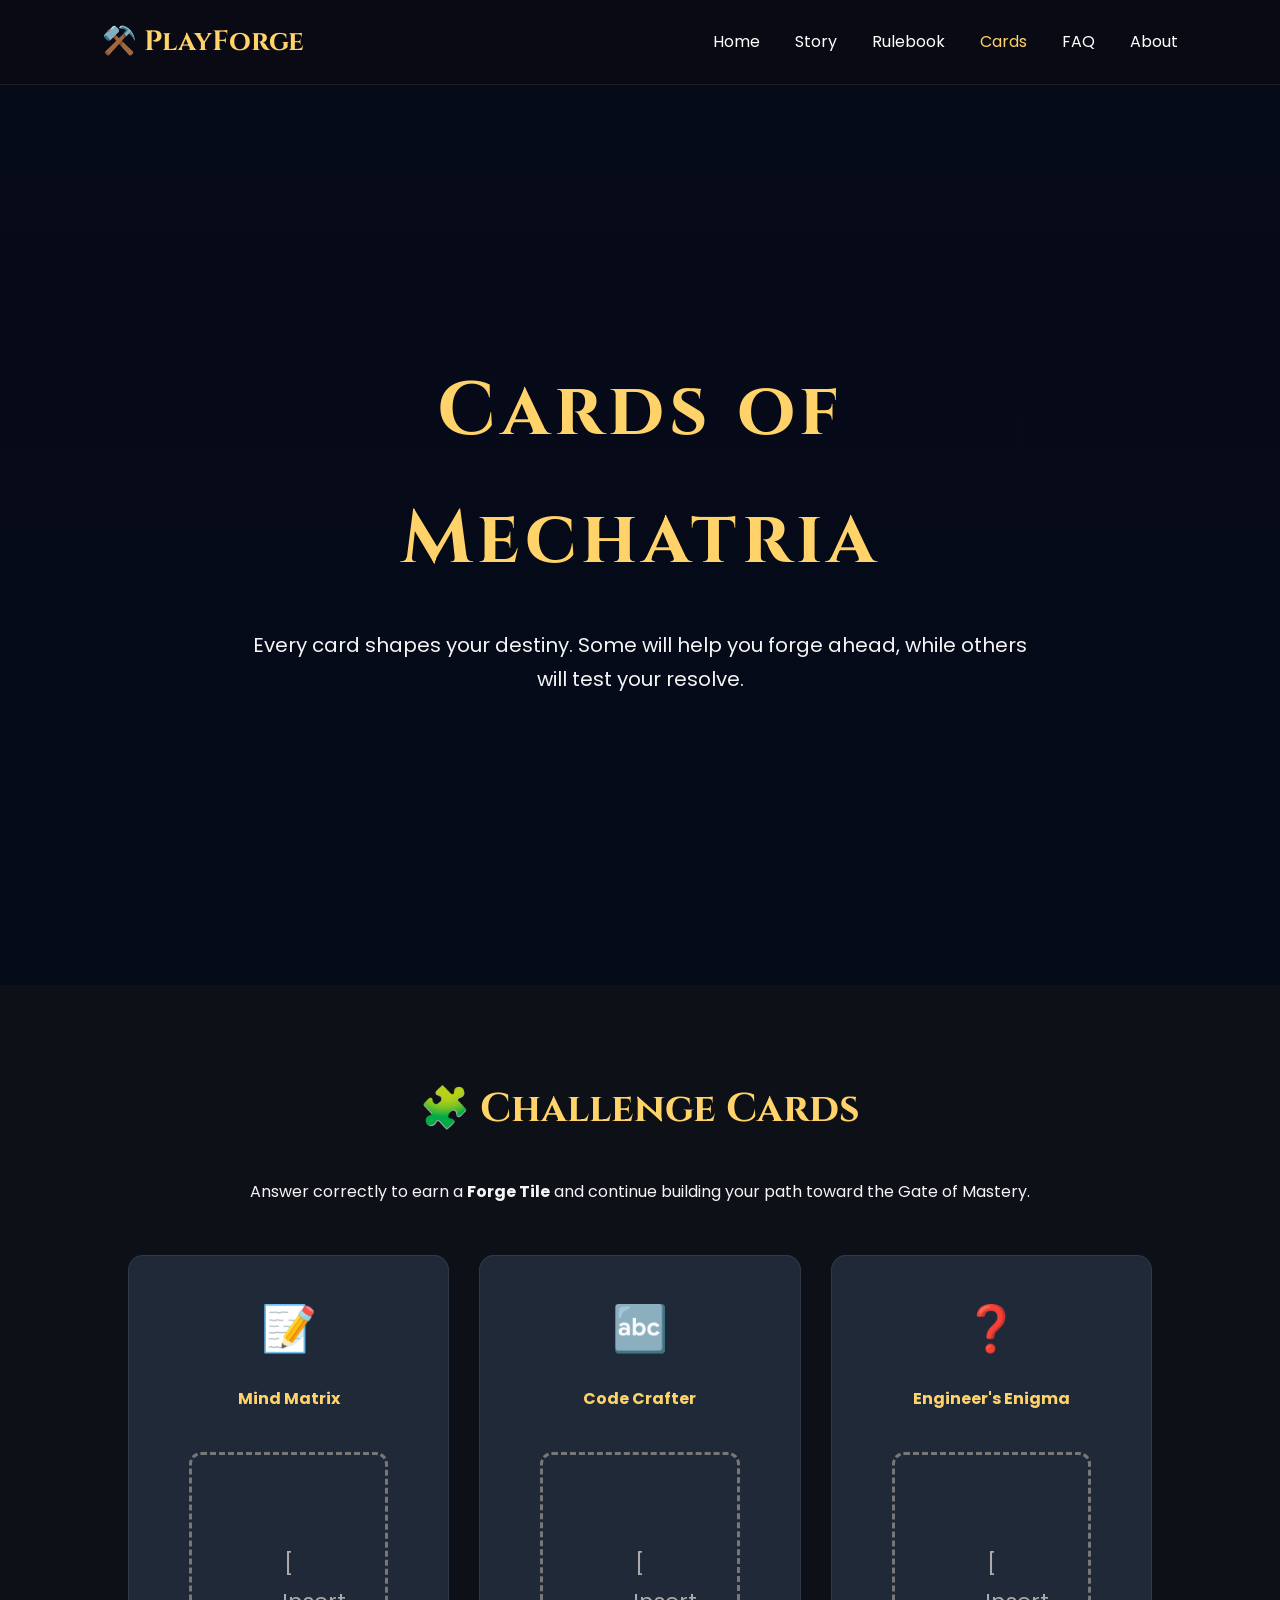
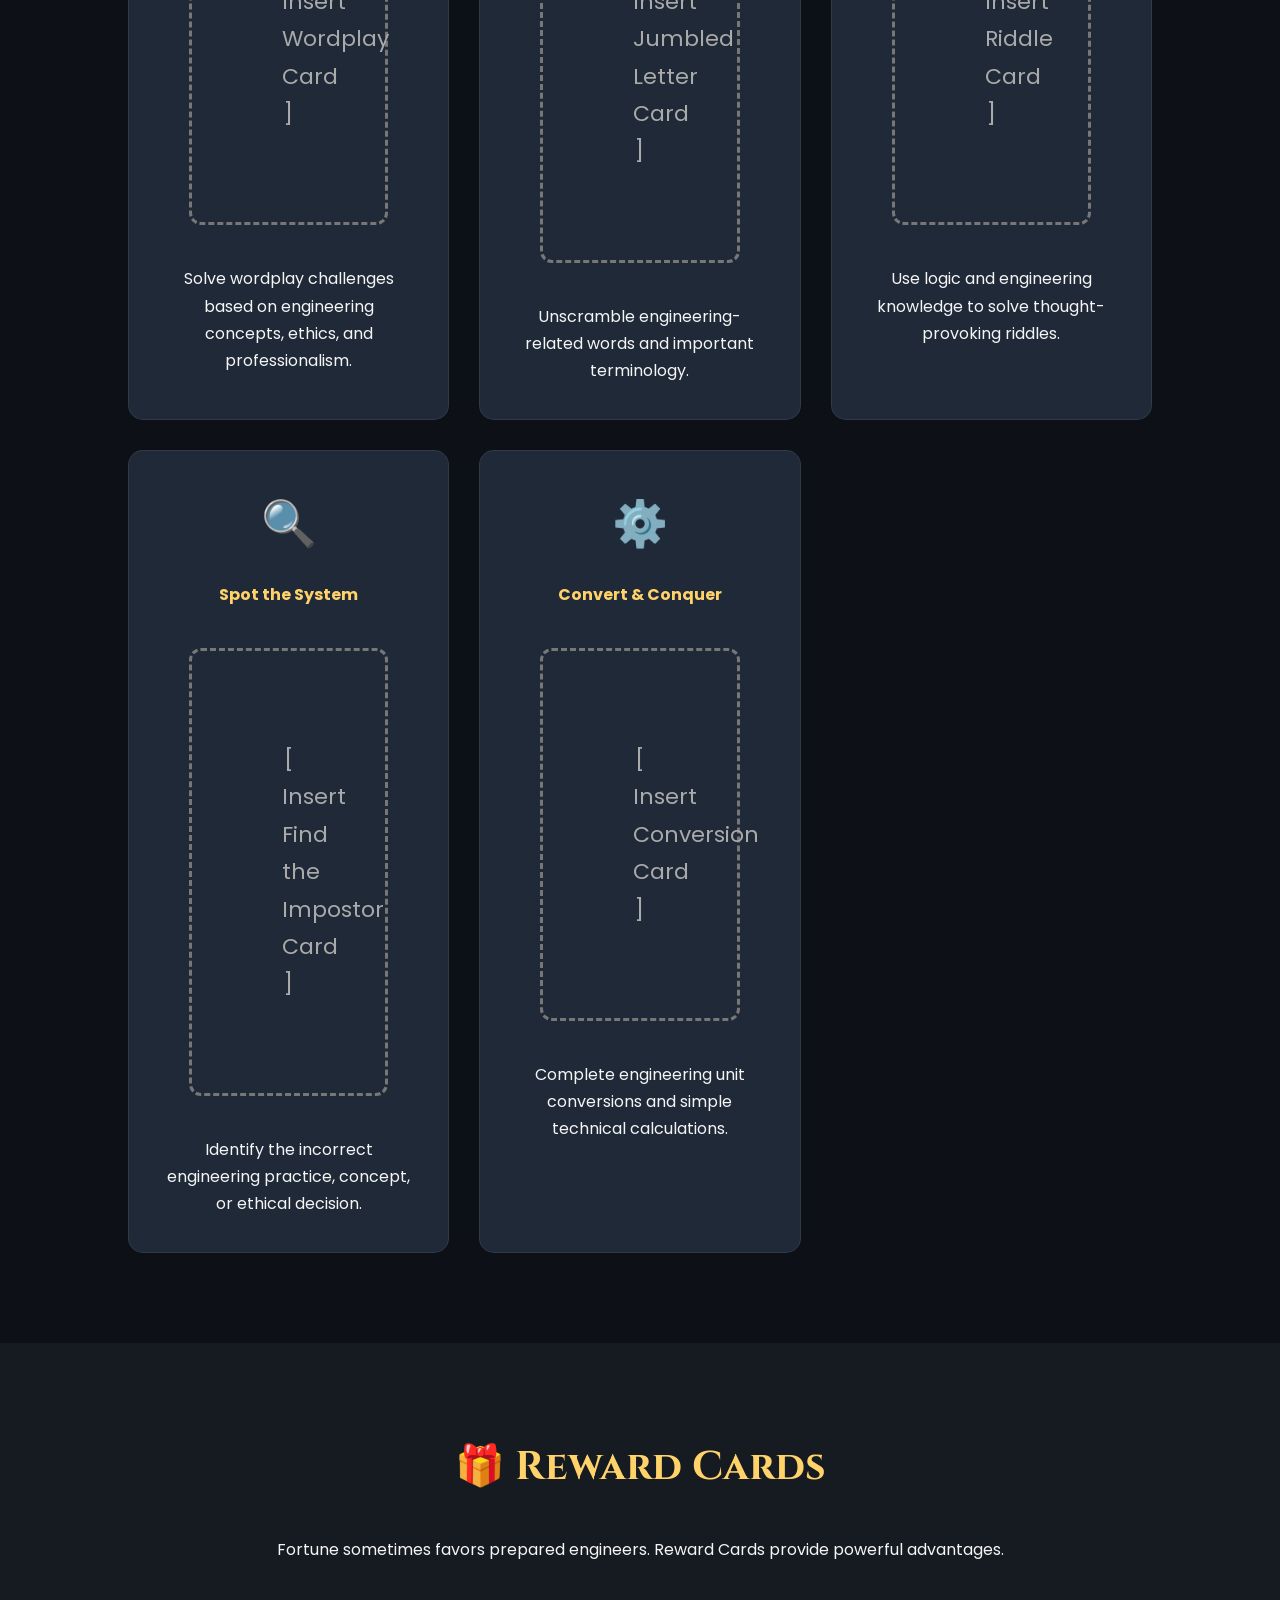
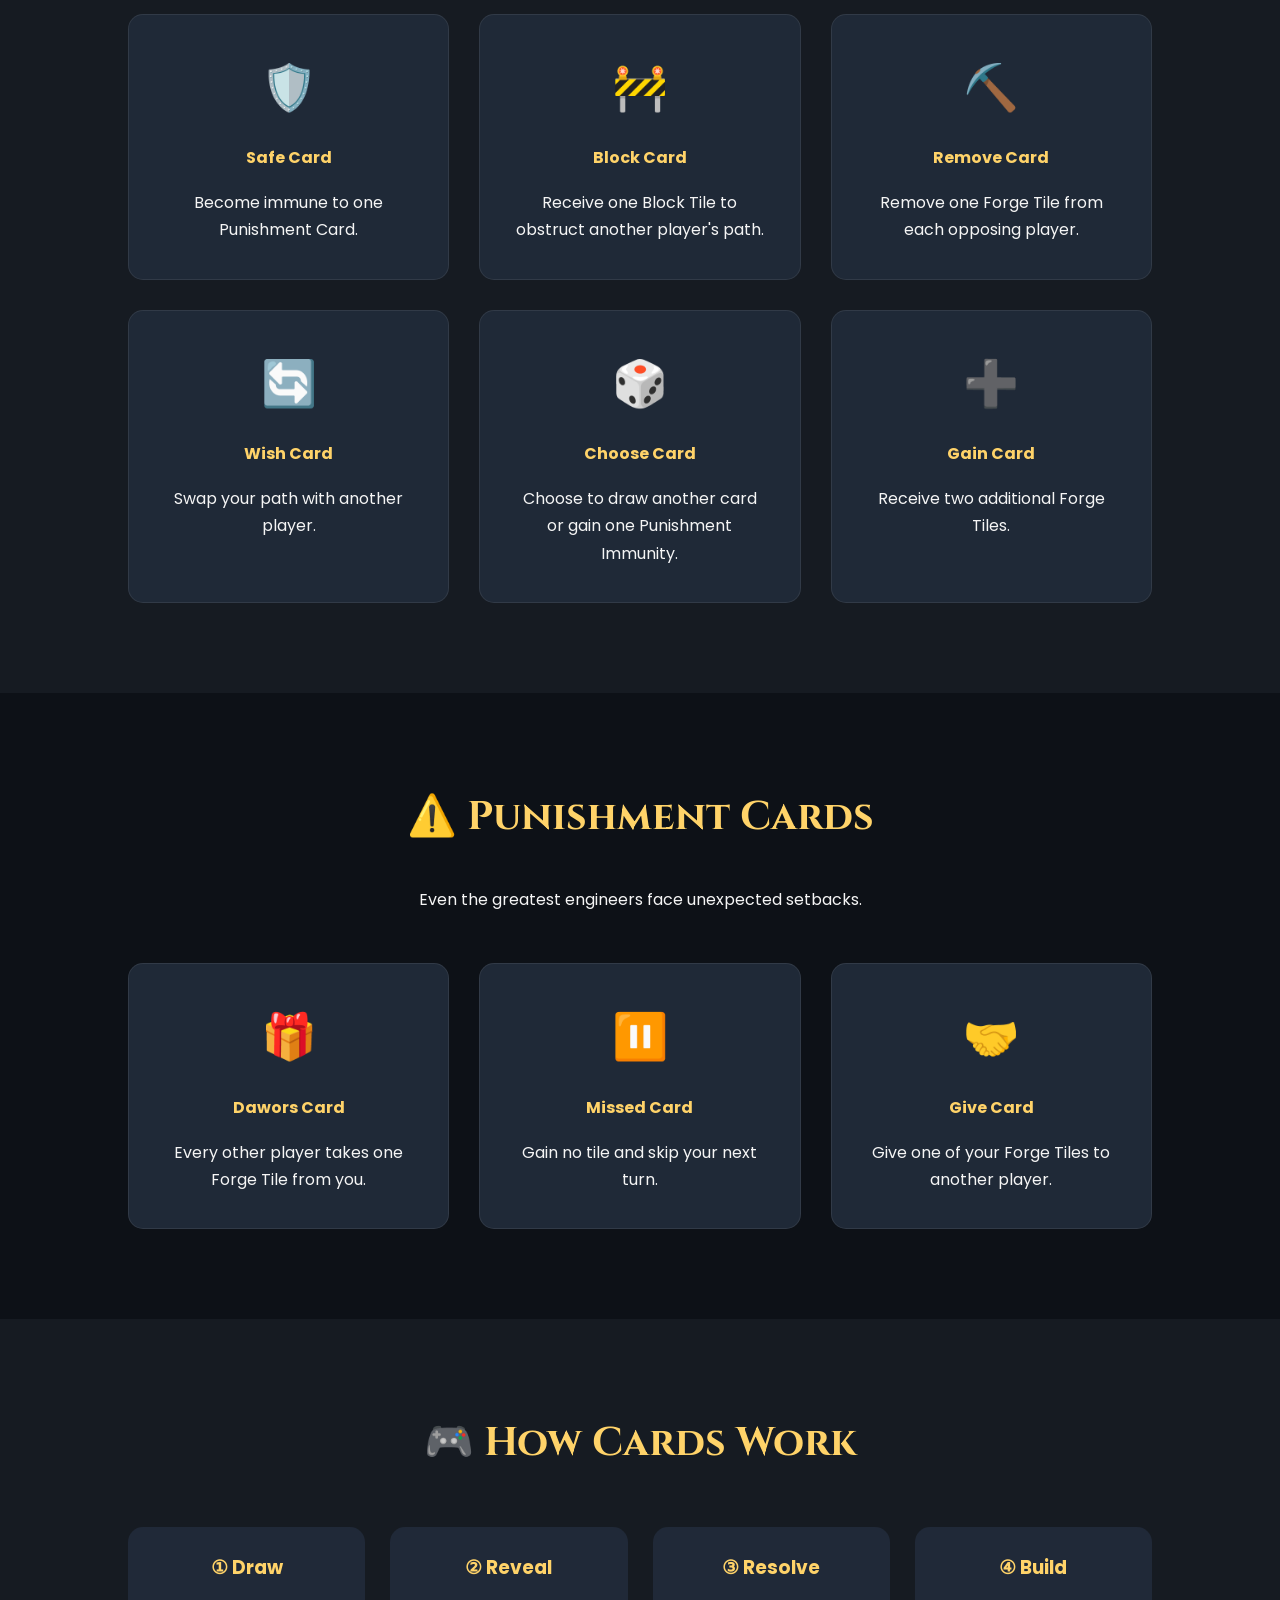
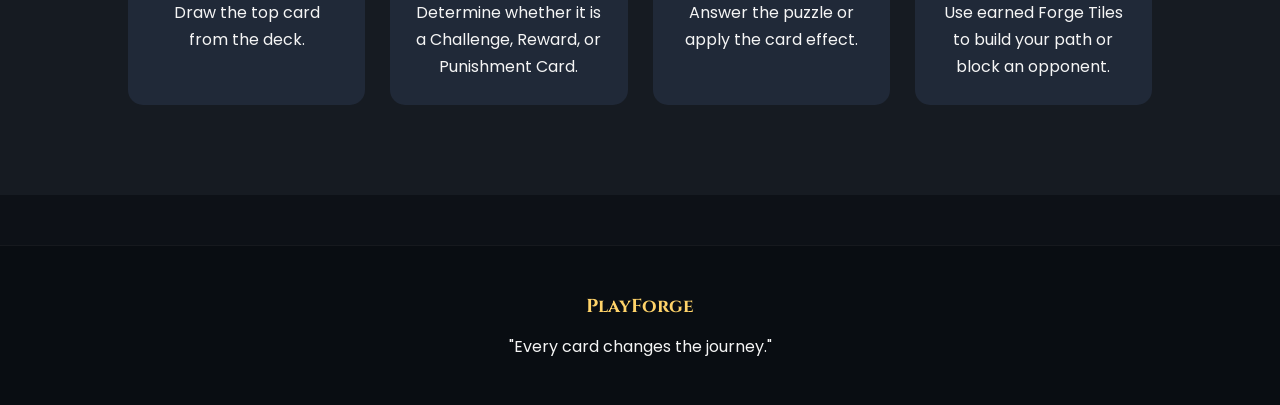
==== cards.html @ 3757f11d "Update cards.html" ====
<!DOCTYPE html>
<html lang="en">

<head>

    <meta charset="UTF-8">
    <meta name="viewport" content="width=device-width, initial-scale=1.0">

    <title>PlayForge | Cards</title>

    <link href="https://fonts.googleapis.com/css2?family=Cinzel:wght@400;600;700&family=Poppins:wght@300;400;500;600&display=swap" rel="stylesheet">

    <link rel="stylesheet" href="css/style.css">

</head>

<body>

<!-- ================= NAVIGATION ================= -->

<header>

<nav class="navbar">

<div class="logo">⚒️ PlayForge</div>

<ul class="nav-links">

<li><a href="index.html">Home</a></li>
<li><a href="story.html">Story</a></li>
<li><a href="rules.html">Rulebook</a></li>
<li><a href="cards.html" class="active">Cards</a></li>
<li><a href="faq.html">FAQ</a></li>
<li><a href="about.html">About</a></li>

</ul>

</nav>

</header>

<!-- ================= HERO ================= -->

<section class="hero cards-hero">

<div class="hero-overlay">

<h1>Cards of Mechatria</h1>

<p>
Every card shapes your destiny. Some will help you forge ahead, while others will test your resolve.
</p>

</div>

</section>

<!-- ================= CHALLENGE CARDS ================= -->

<section class="section">

<h2>🧩 Challenge Cards</h2>

<p>
Answer correctly to earn a <strong>Forge Tile</strong> and continue building your path toward the Gate of Mastery.
</p>

<div class="cards">

<div class="feature-card">
<h3>📝</h3>
<h4>Mind Matrix</h4>

<div class="image-placeholder">
[ Insert Wordplay Card ]
</div>

<p>
Solve wordplay challenges based on engineering concepts, ethics, and professionalism.
</p>

</div>

<div class="feature-card">
<h3>🔤</h3>
<h4>Code Crafter</h4>

<div class="image-placeholder">
[ Insert Jumbled Letter Card ]
</div>

<p>
Unscramble engineering-related words and important terminology.
</p>

</div>

<div class="feature-card">
<h3>❓</h3>
<h4>Engineer's Enigma</h4>

<div class="image-placeholder">
[ Insert Riddle Card ]
</div>

<p>
Use logic and engineering knowledge to solve thought-provoking riddles.
</p>

</div>

<div class="feature-card">
<h3>🔍</h3>
<h4>Spot the System</h4>

<div class="image-placeholder">
[ Insert Find the Impostor Card ]
</div>

<p>
Identify the incorrect engineering practice, concept, or ethical decision.
</p>

</div>

<div class="feature-card">
<h3>⚙️</h3>
<h4>Convert & Conquer</h4>

<div class="image-placeholder">
[ Insert Conversion Card ]
</div>

<p>
Complete engineering unit conversions and simple technical calculations.
</p>

</div>

</div>

</section>

<!-- ================= REWARD CARDS ================= -->

<section class="section dark">

<h2>🎁 Reward Cards</h2>

<p>
Fortune sometimes favors prepared engineers. Reward Cards provide powerful advantages.
</p>

<div class="cards">

<div class="feature-card">
<h3>🛡️</h3>
<h4>Safe Card</h4>
<p>Become immune to one Punishment Card.</p>
</div>

<div class="feature-card">
<h3>🚧</h3>
<h4>Block Card</h4>
<p>Receive one Block Tile to obstruct another player's path.</p>
</div>

<div class="feature-card">
<h3>⛏️</h3>
<h4>Remove Card</h4>
<p>Remove one Forge Tile from each opposing player.</p>
</div>

<div class="feature-card">
<h3>🔄</h3>
<h4>Wish Card</h4>
<p>Swap your path with another player.</p>
</div>

<div class="feature-card">
<h3>🎲</h3>
<h4>Choose Card</h4>
<p>Choose to draw another card or gain one Punishment Immunity.</p>
</div>

<div class="feature-card">
<h3>➕</h3>
<h4>Gain Card</h4>
<p>Receive two additional Forge Tiles.</p>
</div>

</div>

</section>

<!-- ================= PUNISHMENT CARDS ================= -->

<section class="section">

<h2>⚠️ Punishment Cards</h2>

<p>
Even the greatest engineers face unexpected setbacks.
</p>

<div class="cards">

<div class="feature-card">
<h3>🎁</h3>
<h4>Dawors Card</h4>
<p>Every other player takes one Forge Tile from you.</p>
</div>

<div class="feature-card">
<h3>⏸️</h3>
<h4>Missed Card</h4>
<p>Gain no tile and skip your next turn.</p>
</div>

<div class="feature-card">
<h3>🤝</h3>
<h4>Give Card</h4>
<p>Give one of your Forge Tiles to another player.</p>
</div>

</div>

</section>

<!-- ================= CARD FLOW ================= -->

<section class="section dark">

<h2>🎮 How Cards Work</h2>

<div class="timeline">

<div class="step">
<h3>① Draw</h3>
<p>Draw the top card from the deck.</p>
</div>

<div class="step">
<h3>② Reveal</h3>
<p>Determine whether it is a Challenge, Reward, or Punishment Card.</p>
</div>

<div class="step">
<h3>③ Resolve</h3>
<p>Answer the puzzle or apply the card effect.</p>
</div>

<div class="step">
<h3>④ Build</h3>
<p>Use earned Forge Tiles to build your path or block an opponent.</p>
</div>

</div>

</section>

<!-- ================= FOOTER ================= -->

<footer>

<h3>PlayForge</h3>

<p>

"Every card changes the journey."

</p>

</footer>

<script src="js/script.js"></script>

</body>

</html>
---- css/style.css ----
/* ===========================
   GOOGLE FONTS
=========================== */

@import url('https://fonts.googleapis.com/css2?family=Cinzel:wght@400;600;700&family=Poppins:wght@300;400;500;600&display=swap');

/* ===========================
   GENERAL
=========================== */

*{
    margin:0;
    padding:0;
    box-sizing:border-box;
}

html{
    scroll-behavior:smooth;
}

body{
    font-family:'Poppins',sans-serif;
    background:#0d1117;
    color:#f5f5f5;
    line-height:1.7;
}

/* ===========================
   NAVIGATION
=========================== */

header{
    position:sticky;
    top:0;
    z-index:1000;
}

.navbar{

    display:flex;
    justify-content:space-between;
    align-items:center;

    padding:18px 8%;

    background:rgba(10,10,20,.9);
    backdrop-filter:blur(12px);

    border-bottom:1px solid rgba(255,255,255,.08);

}

.logo{

    font-family:"Cinzel",serif;
    font-size:28px;
    font-weight:700;
    color:#ffd369;

}

.nav-links{

    display:flex;
    list-style:none;
    gap:35px;

}

.nav-links a{

    color:white;
    text-decoration:none;
    transition:.3s;

}

.nav-links a:hover,
.nav-links .active{

    color:#ffd369;

}

/* ===========================
   HERO
=========================== */

.hero{

    height:100vh;

    background:
    linear-gradient(rgba(5,10,25,.75),rgba(5,10,25,.8)),
    url("../images/hero.jpg");

    background-size:cover;
    background-position:center;

    display:flex;
    justify-content:center;
    align-items:center;

    text-align:center;

}

.hero-overlay{

    width:800px;
    max-width:90%;

}

.hero h1{

    font-size:75px;
    font-family:"Cinzel",serif;

    color:#ffd369;

    letter-spacing:5px;

    margin-bottom:20px;

}

.hero h2{

    font-size:38px;
    margin-bottom:10px;

}

.hero p{

    font-size:20px;

    margin:25px 0;

}

/* ===========================
   BUTTON
=========================== */

.btn{

    display:inline-block;

    padding:15px 35px;

    background:#ffd369;

    color:#111;

    text-decoration:none;

    border-radius:40px;

    font-weight:bold;

    transition:.3s;

}

.btn:hover{

    transform:translateY(-5px);

    box-shadow:0 0 25px gold;

}

/* ===========================
   SECTION
=========================== */

.section{

    padding:90px 10%;

    text-align:center;

}

.dark{

    background:#161b22;

}

.section h2{

    font-family:"Cinzel";

    color:#ffd369;

    font-size:40px;

    margin-bottom:35px;

}

/* ===========================
   IMAGE PLACEHOLDER
=========================== */

.image-placeholder{

    border:3px dashed #777;

    padding:90px;

    margin:40px auto;

    width:80%;

    border-radius:12px;

    color:#aaa;

    font-size:22px;

}

/* ===========================
   QUOTE
=========================== */

blockquote{

    margin:40px auto;

    width:75%;

    font-style:italic;

    font-size:22px;

    color:#ffd369;

}

/* ===========================
   FEATURE CARDS
=========================== */

.cards{

    display:grid;

    grid-template-columns:repeat(auto-fit,minmax(280px,1fr));

    gap:30px;

    margin-top:50px;

}

.feature-card{

    background:#1f2937;

    border-radius:15px;

    padding:35px;

    transition:.35s;

    border:1px solid rgba(255,255,255,.08);

}

.feature-card:hover{

    transform:translateY(-12px);

    box-shadow:0 0 25px rgba(255,211,105,.35);

}

.feature-card h3{

    font-size:45px;

}

.feature-card h4{

    margin:18px 0;

    color:#ffd369;

}

/* ===========================
   TIMELINE
=========================== */

.timeline{

    display:grid;

    grid-template-columns:repeat(auto-fit,minmax(200px,1fr));

    gap:25px;

    margin-top:50px;

}

.step{

    background:#202938;

    padding:25px;

    border-radius:15px;

}

.step h3{

    color:#ffd369;

    margin-bottom:15px;

}

/* ===========================
   FOOTER
=========================== */

footer{

    background:#090d12;

    text-align:center;

    padding:45px;

    margin-top:50px;

    border-top:1px solid rgba(255,255,255,.05);

}

footer h3{

    font-family:"Cinzel";

    color:#ffd369;

    margin-bottom:10px;

}

/* ===========================
   RESPONSIVE
=========================== */

@media(max-width:900px){

.hero h1{

font-size:55px;

}

.hero h2{

font-size:28px;

}

.navbar{

flex-direction:column;

gap:20px;

}

.nav-links{

flex-wrap:wrap;

justify-content:center;

gap:18px;

}

blockquote{

width:100%;

}

.image-placeholder{

width:100%;

padding:60px 20px;

}

}

/* ===========================
   STORY PAGE HERO
=========================== */

.story-hero{
    background:
    linear-gradient(rgba(5,10,25,.80),rgba(5,10,25,.85)),
    url("../images/story.jpg");

    background-size:cover;
    background-position:center;
}

/* ===========================
   RULEBOOK HERO
=========================== */

.rules-hero{

background:
linear-gradient(rgba(5,10,25,.82),rgba(5,10,25,.88)),
url("../images/rules.jpg");

background-size:cover;
background-position:center;

}

/* ===========================
   CARDS HERO
=========================== */

.cards-hero{

background:
linear-gradient(rgba(5,10,25,.82),rgba(5,10,25,.88)),
url("../images/cards.jpg");

background-size:cover;
background-position:center;

}

/* =====================================
   SCROLL REVEAL
===================================== */

.section{

opacity:0;

transform:translateY(50px);

transition:1s;

}

.section.show{

opacity:1;

transform:translateY(0);

}


/* =====================================
   BACK TO TOP BUTTON
===================================== */

#topButton{

position:fixed;

bottom:35px;

right:35px;

width:55px;

height:55px;

border:none;

border-radius:50%;

background:#ffd369;

color:#111;

font-size:24px;

cursor:pointer;

display:none;

transition:.3s;

z-index:999;

}

#topButton:hover{

transform:scale(1.1);

box-shadow:0 0 20px gold;

}


/* =====================================
   PARTICLES
===================================== */

#particles{

position:fixed;

top:0;

left:0;

width:100%;

height:100%;

pointer-events:none;

overflow:hidden;

z-index:-1;

}

.particle{

position:absolute;

bottom:-30px;

width:4px;

height:4px;

background:#ffd369;

border-radius:50%;

animation:float linear infinite;

}

@keyframes float{

0%{

transform:translateY(0);

opacity:0;

}

20%{

opacity:.8;

}

100%{

transform:translateY(-110vh);

opacity:0;

}

}
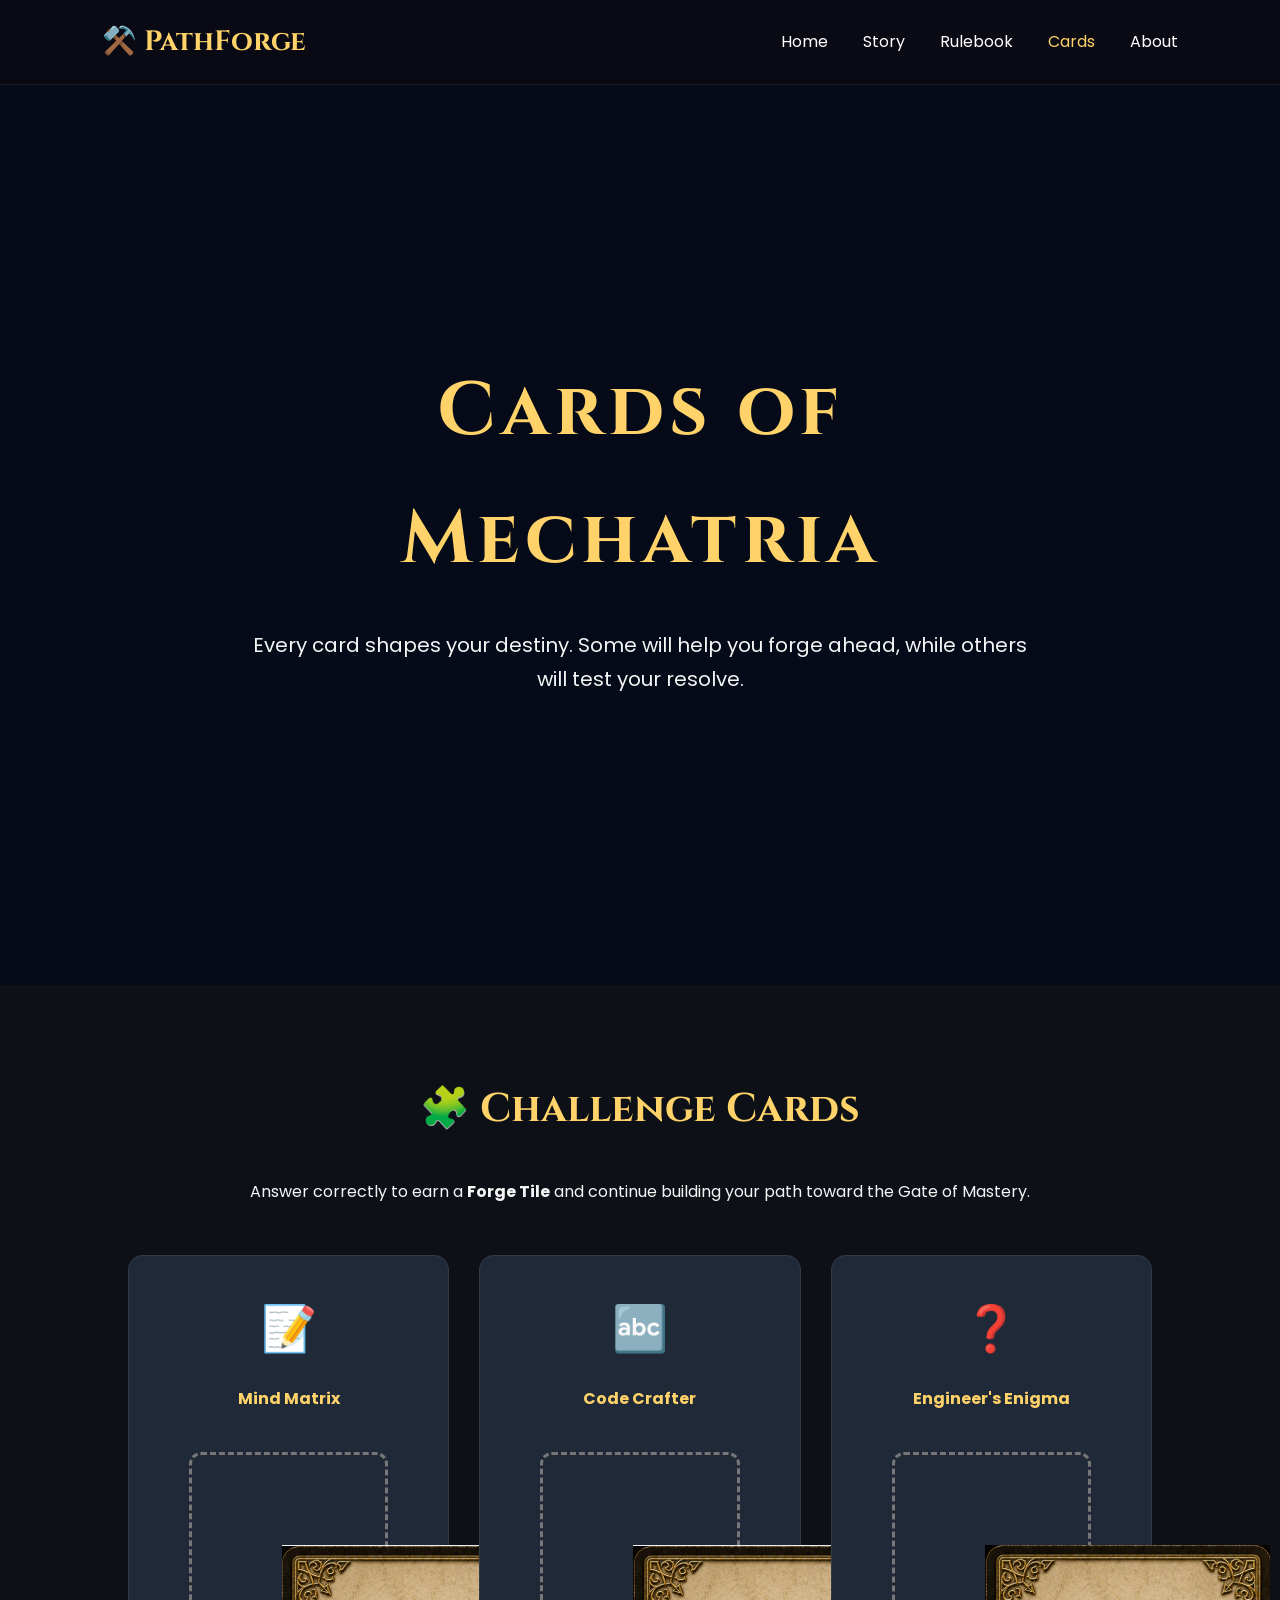
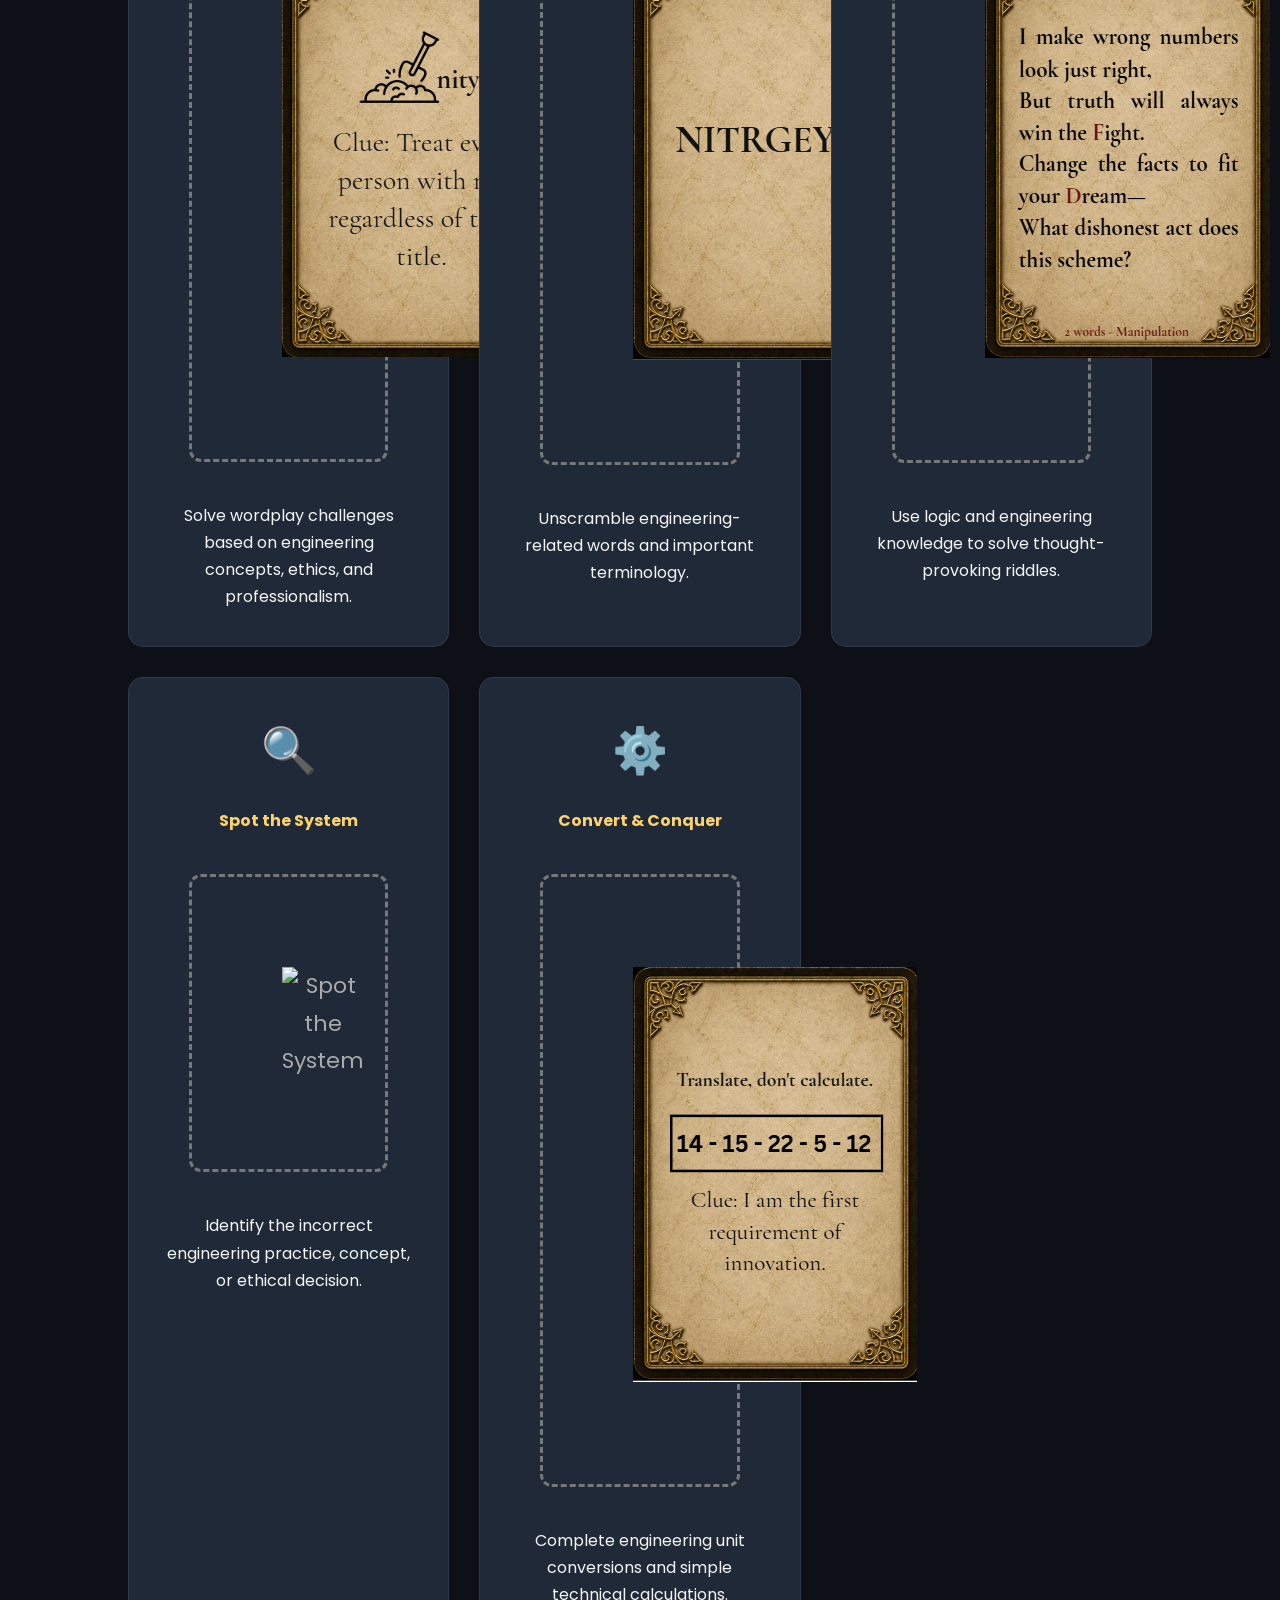
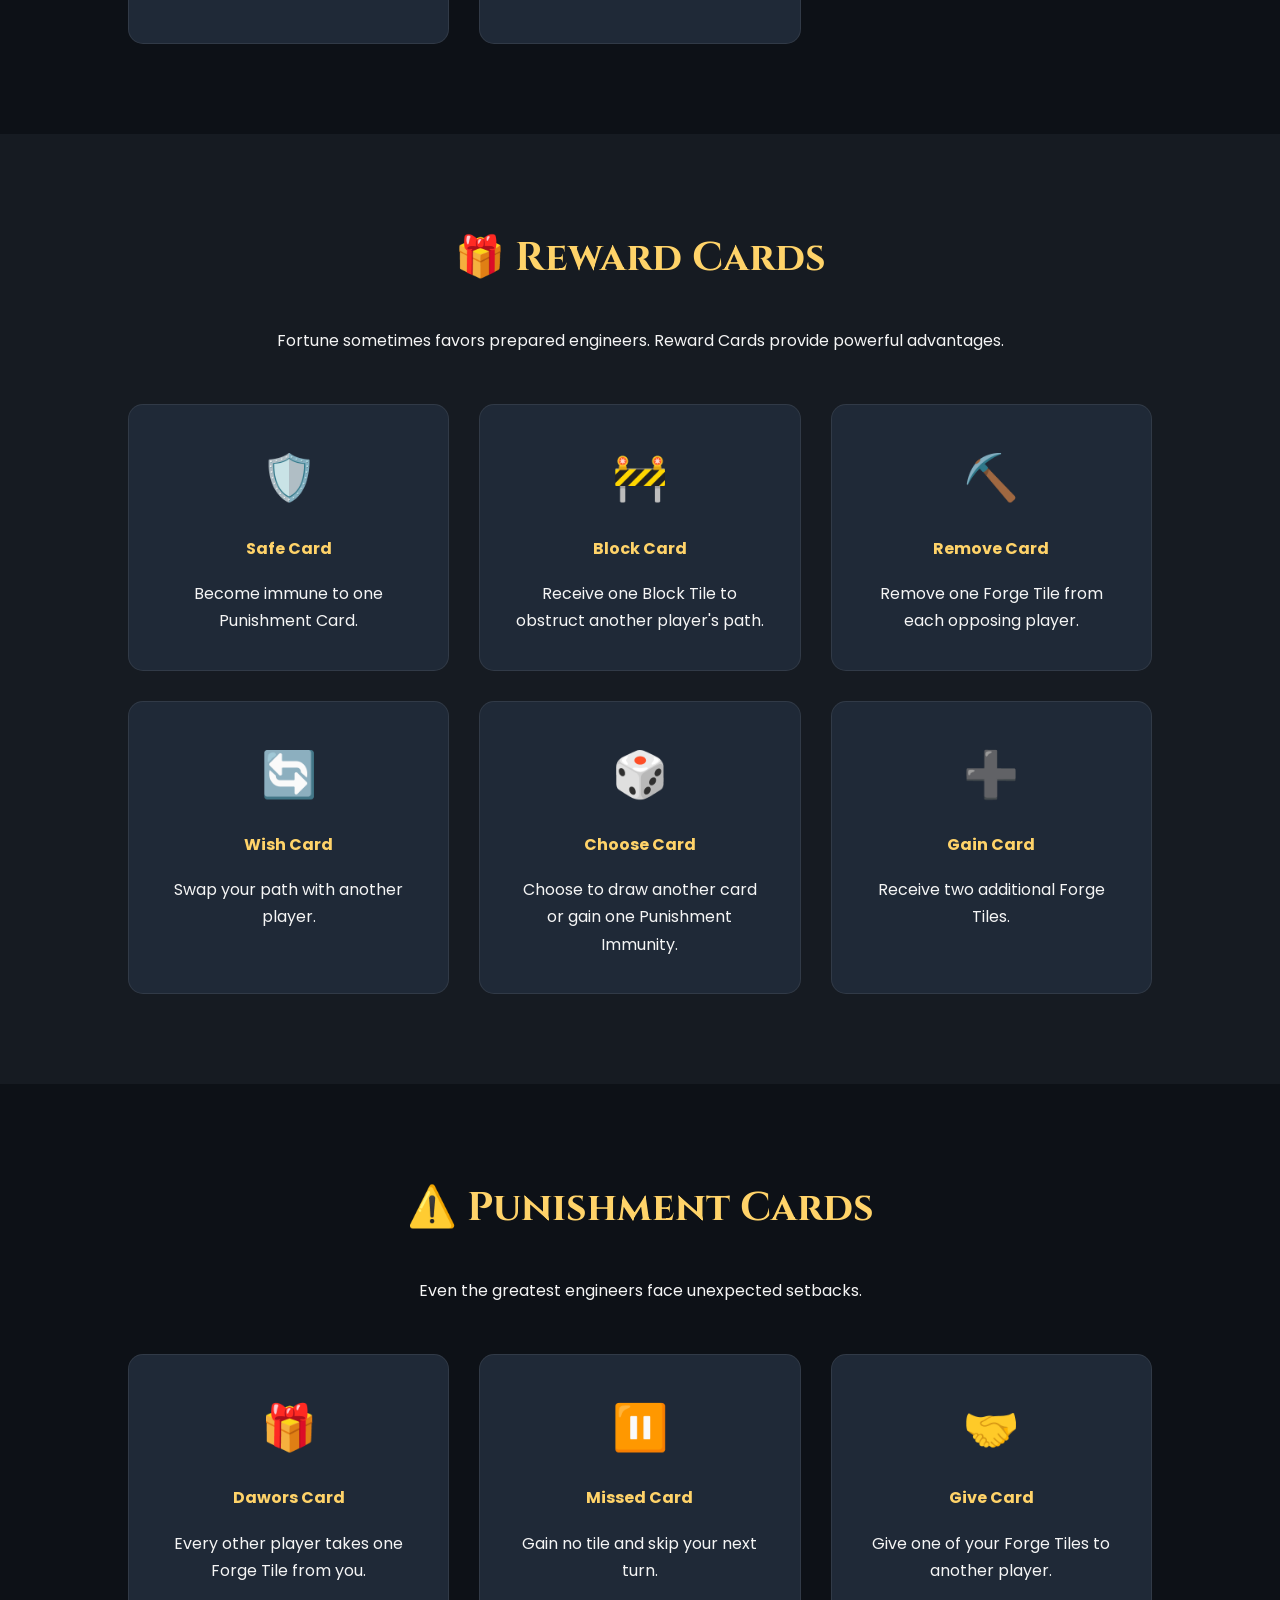
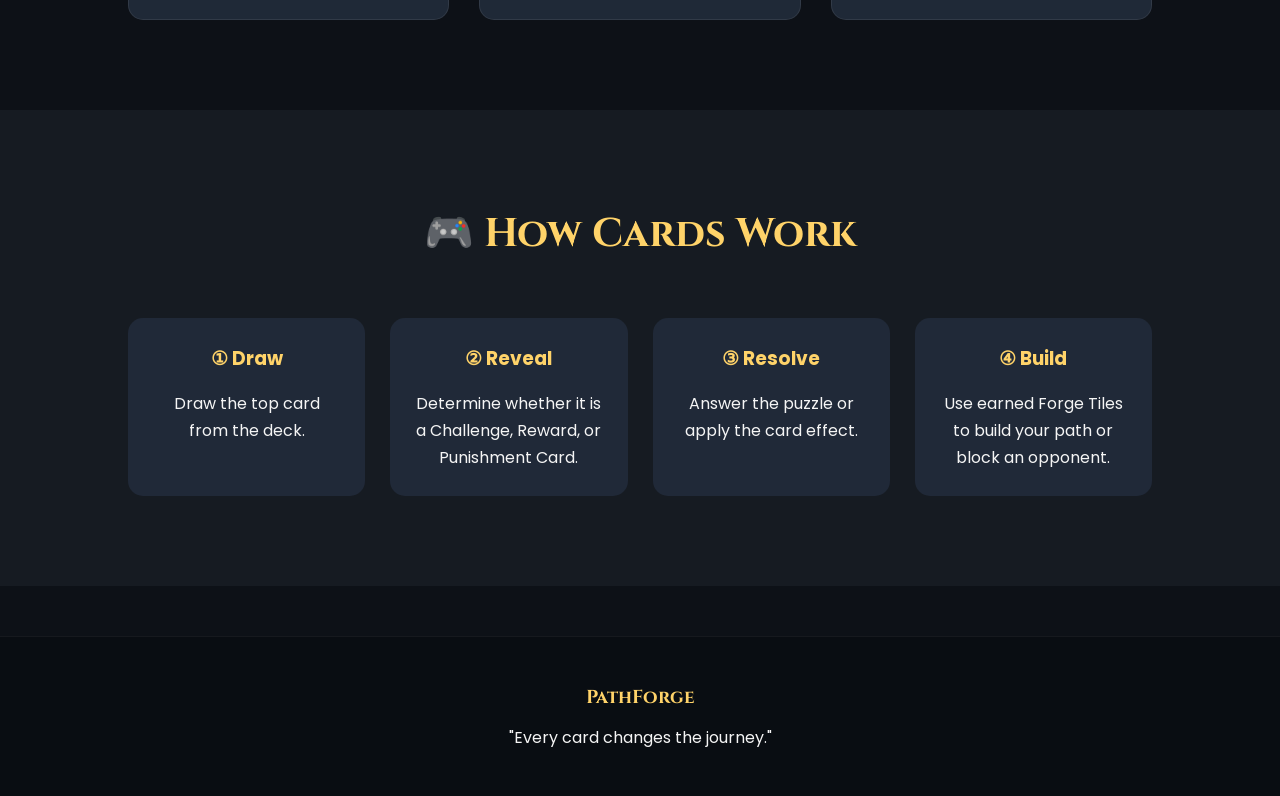
==== commit f4dc43f7: "Update cards.html" ====
--- a/cards.html
+++ b/cards.html
@@ -6,7 +6,7 @@
     <meta charset="UTF-8">
     <meta name="viewport" content="width=device-width, initial-scale=1.0">
 
-    <title>PlayForge | Cards</title>
+    <title>PathForge | Cards</title>
 
     <link href="https://fonts.googleapis.com/css2?family=Cinzel:wght@400;600;700&family=Poppins:wght@300;400;500;600&display=swap" rel="stylesheet">
 
@@ -22,7 +22,7 @@
 
 <nav class="navbar">
 
-<div class="logo">⚒️ PlayForge</div>
+<div class="logo">⚒️ PathForge</div>
 
 <ul class="nav-links">
 
@@ -30,7 +30,6 @@
 <li><a href="story.html">Story</a></li>
 <li><a href="rules.html">Rulebook</a></li>
 <li><a href="cards.html" class="active">Cards</a></li>
-<li><a href="faq.html">FAQ</a></li>
 <li><a href="about.html">About</a></li>
 
 </ul>
@@ -72,7 +71,7 @@
 <h4>Mind Matrix</h4>
 
 <div class="image-placeholder">
-[ Insert Wordplay Card ]
+<img src="images/Engineer Enigma.png" alt="Wordplay">
 </div>
 
 <p>
@@ -86,7 +85,7 @@
 <h4>Code Crafter</h4>
 
 <div class="image-placeholder">
-[ Insert Jumbled Letter Card ]
+<img src="images/jumbled.png" alt="Jumbled Letter">
 </div>
 
 <p>
@@ -100,7 +99,8 @@
 <h4>Engineer's Enigma</h4>
 
 <div class="image-placeholder">
-[ Insert Riddle Card ]
+    
+<img src="images/riddle.png" alt="Riddle">
 </div>
 
 <p>
@@ -114,7 +114,8 @@
 <h4>Spot the System</h4>
 
 <div class="image-placeholder">
-[ Insert Find the Impostor Card ]
+    
+<img src="images/Find the impostor.png" alt="Spot the System">
 </div>
 
 <p>
@@ -128,7 +129,7 @@
 <h4>Convert & Conquer</h4>
 
 <div class="image-placeholder">
-[ Insert Conversion Card ]
+<img src="images/Conversion.png" alt="Convert & Conquer">
 </div>
 
 <p>
@@ -263,7 +264,7 @@
 
 <footer>
 
-<h3>PlayForge</h3>
+<h3>PathForge</h3>
 
 <p>
 
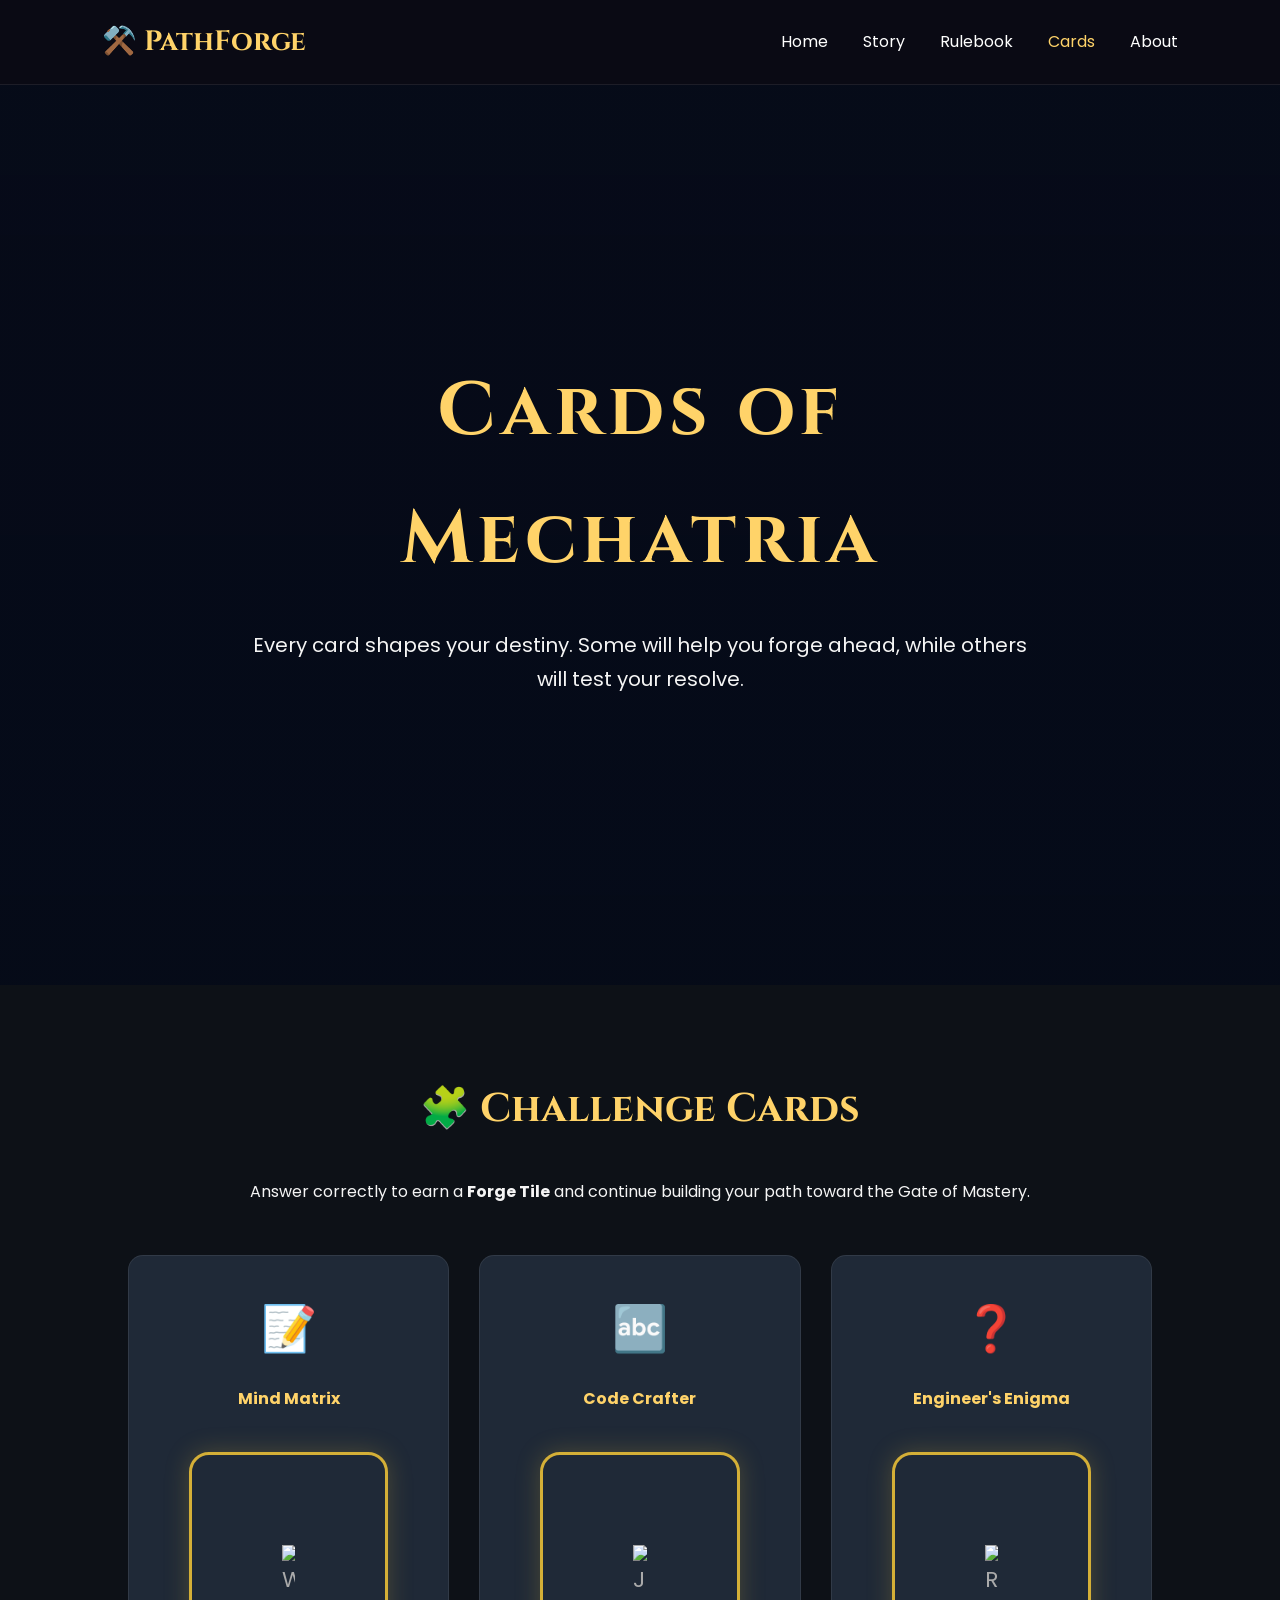
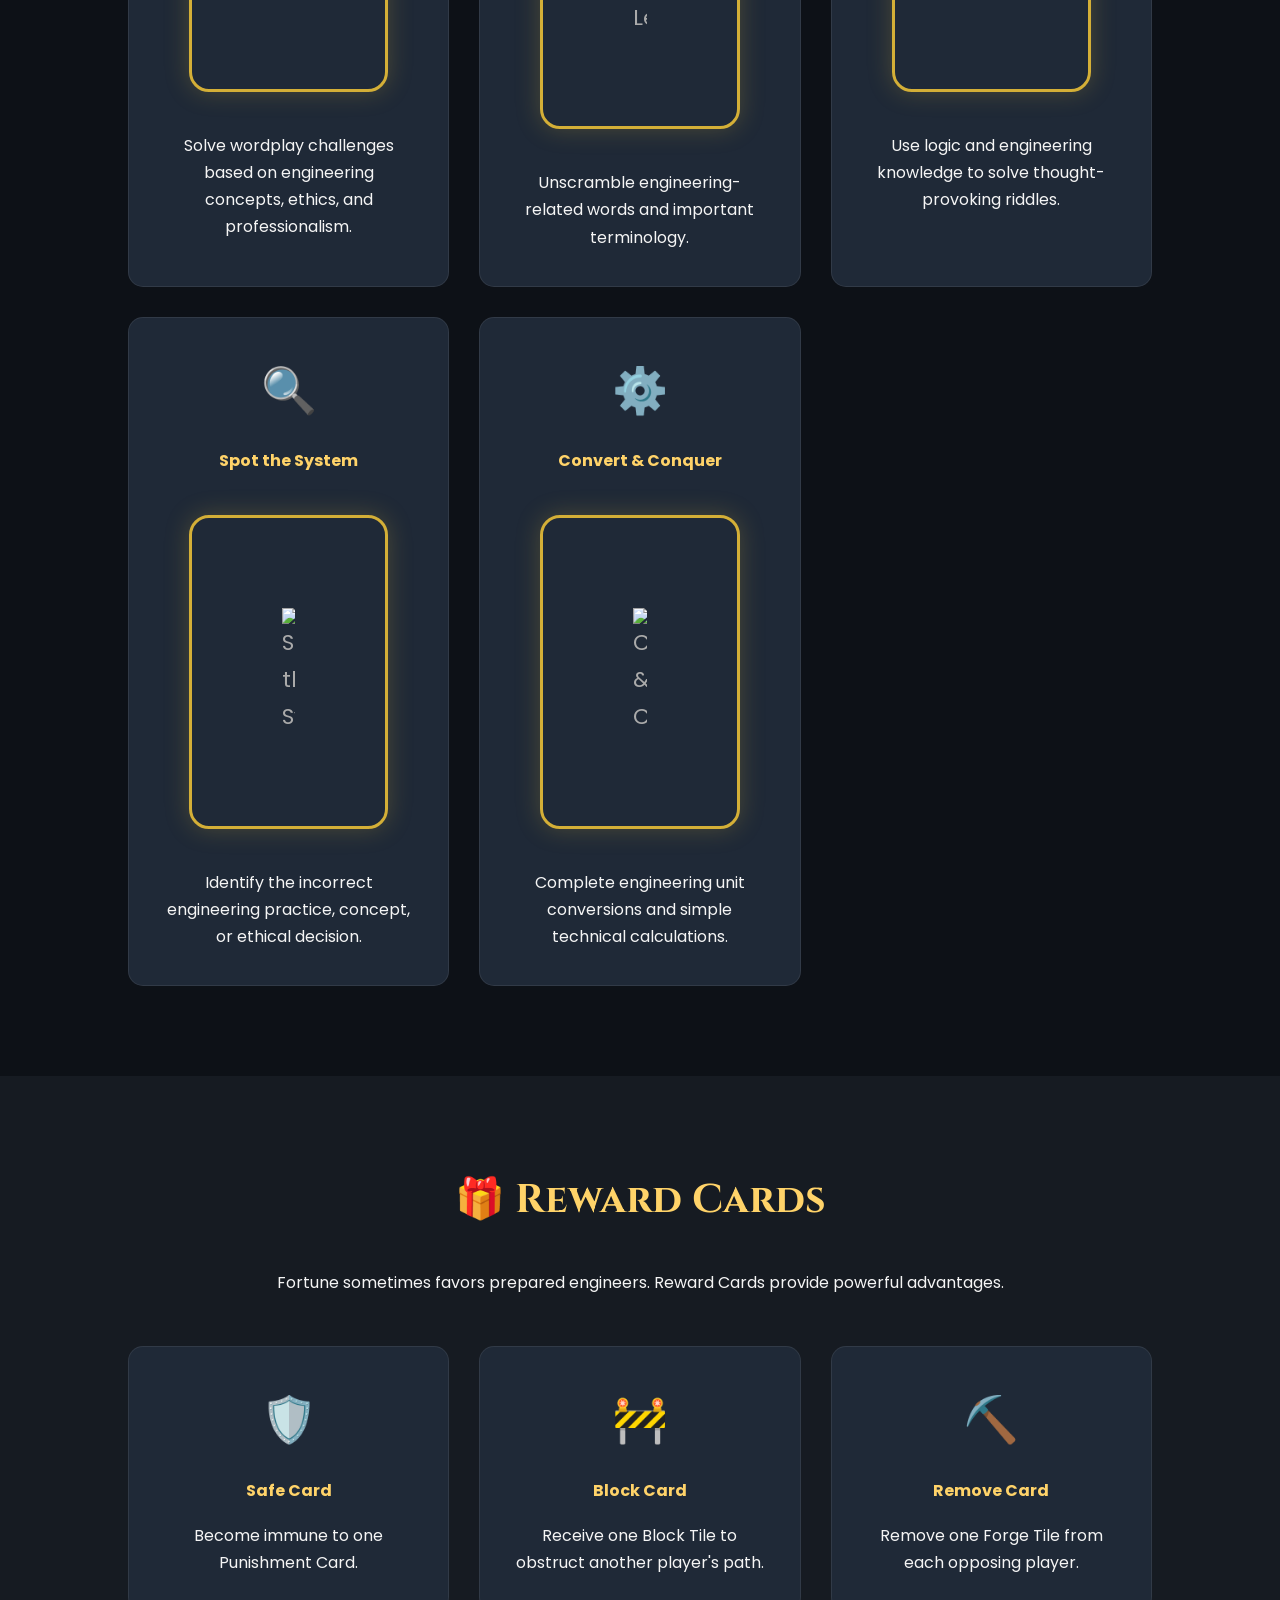
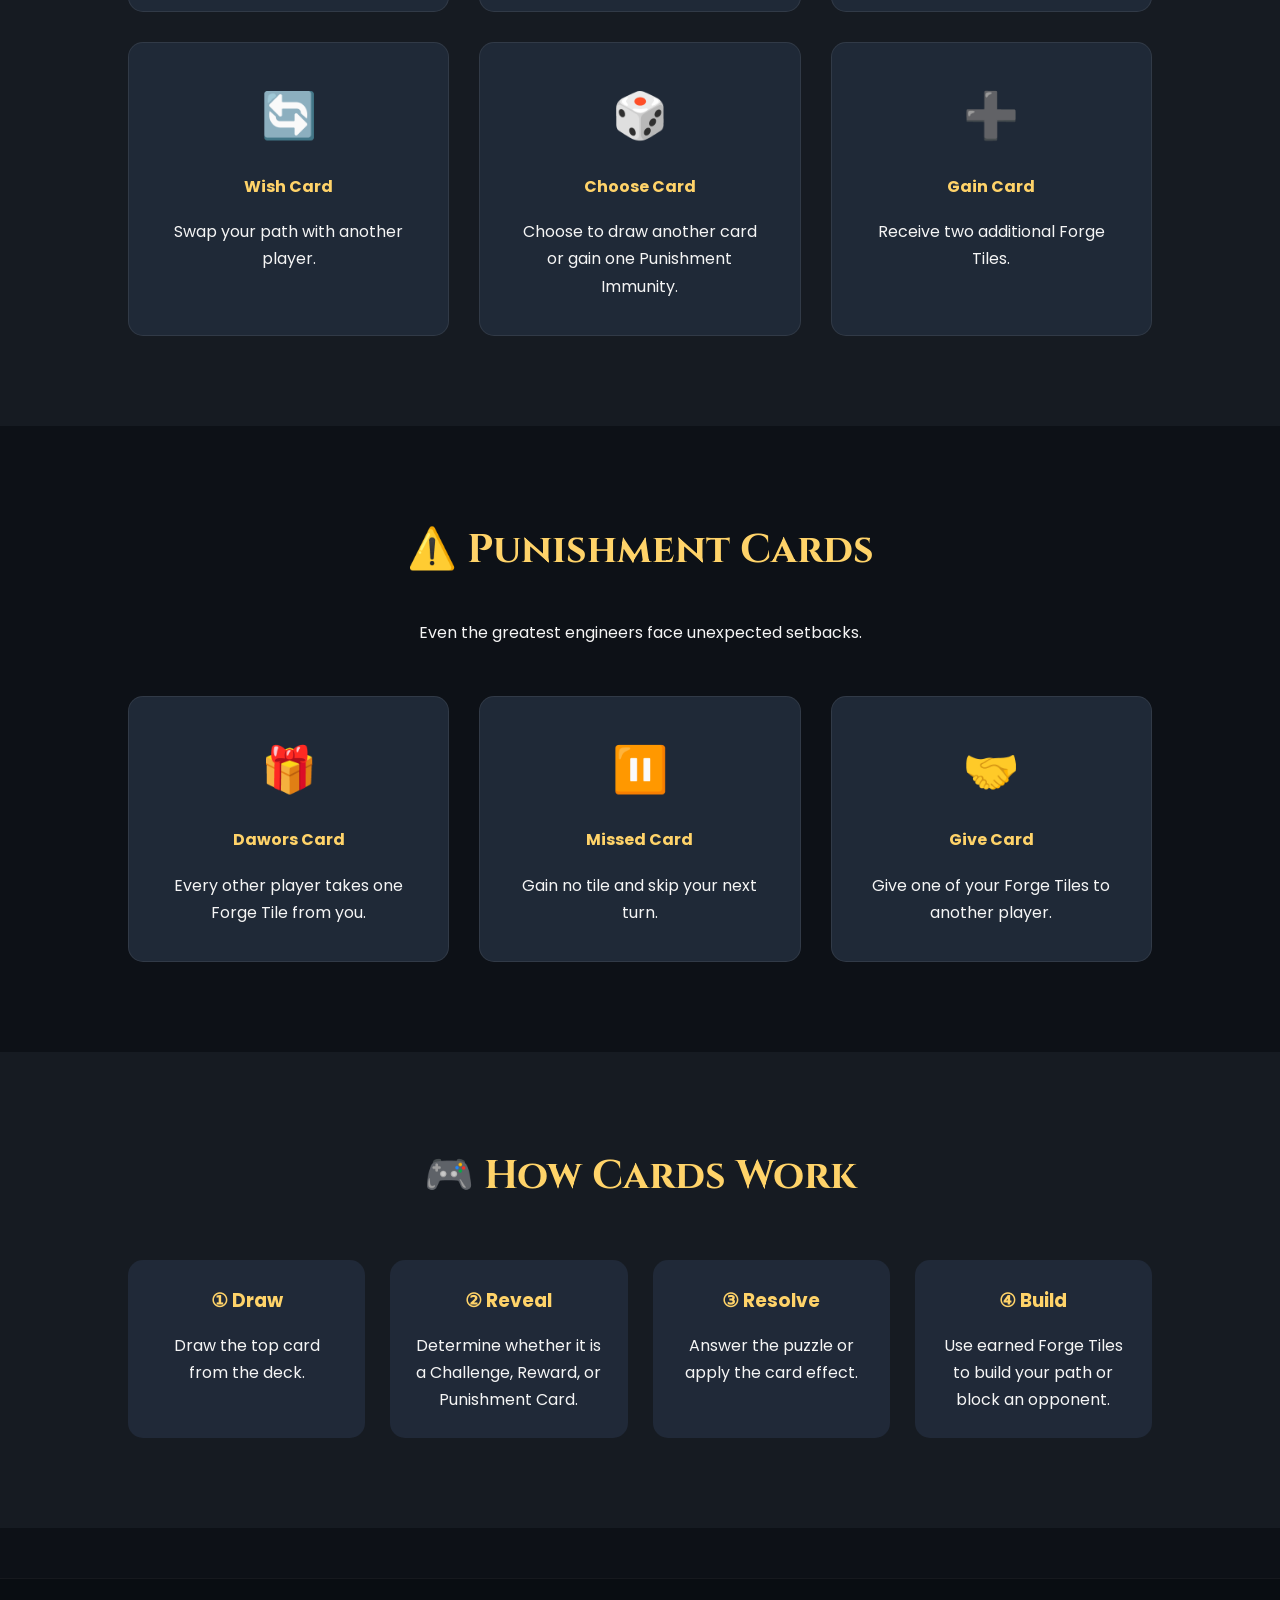
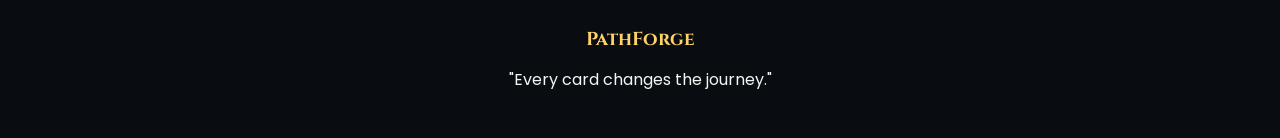
==== commit 031ac874: "Update cards.html" ====
--- a/cards.html
+++ b/cards.html
@@ -71,7 +71,7 @@
 <h4>Mind Matrix</h4>
 
 <div class="image-placeholder">
-<img src="images/Engineer Enigma.png" alt="Wordplay">
+<img src="images/wordplay.png" alt="Wordplay">
 </div>
 
 <p>
@@ -115,7 +115,7 @@
 
 <div class="image-placeholder">
     
-<img src="images/Find the impostor.png" alt="Spot the System">
+<img src="images/impostor.png" alt="Spot the System">
 </div>
 
 <p>
@@ -129,7 +129,7 @@
 <h4>Convert & Conquer</h4>
 
 <div class="image-placeholder">
-<img src="images/Conversion.png" alt="Convert & Conquer">
+<img src="images/conversion.png" alt="Convert & Conquer">
 </div>
 
 <p>
--- a/css/style.css
+++ b/css/style.css
@@ -586,3 +586,22 @@
 }
 
 }
+
+/*=======================
+         IMAGE
+=======================*/
+
+.image-placeholder{
+    max-width:900px;
+    margin:40px auto;
+    border-radius:20px;
+    overflow:hidden;
+    border:3px solid #d4af37;
+    box-shadow:0 0 25px rgba(212,175,55,.25);
+}
+
+.image-placeholder img{
+    width:100%;
+    height:auto;
+    display:block;
+}
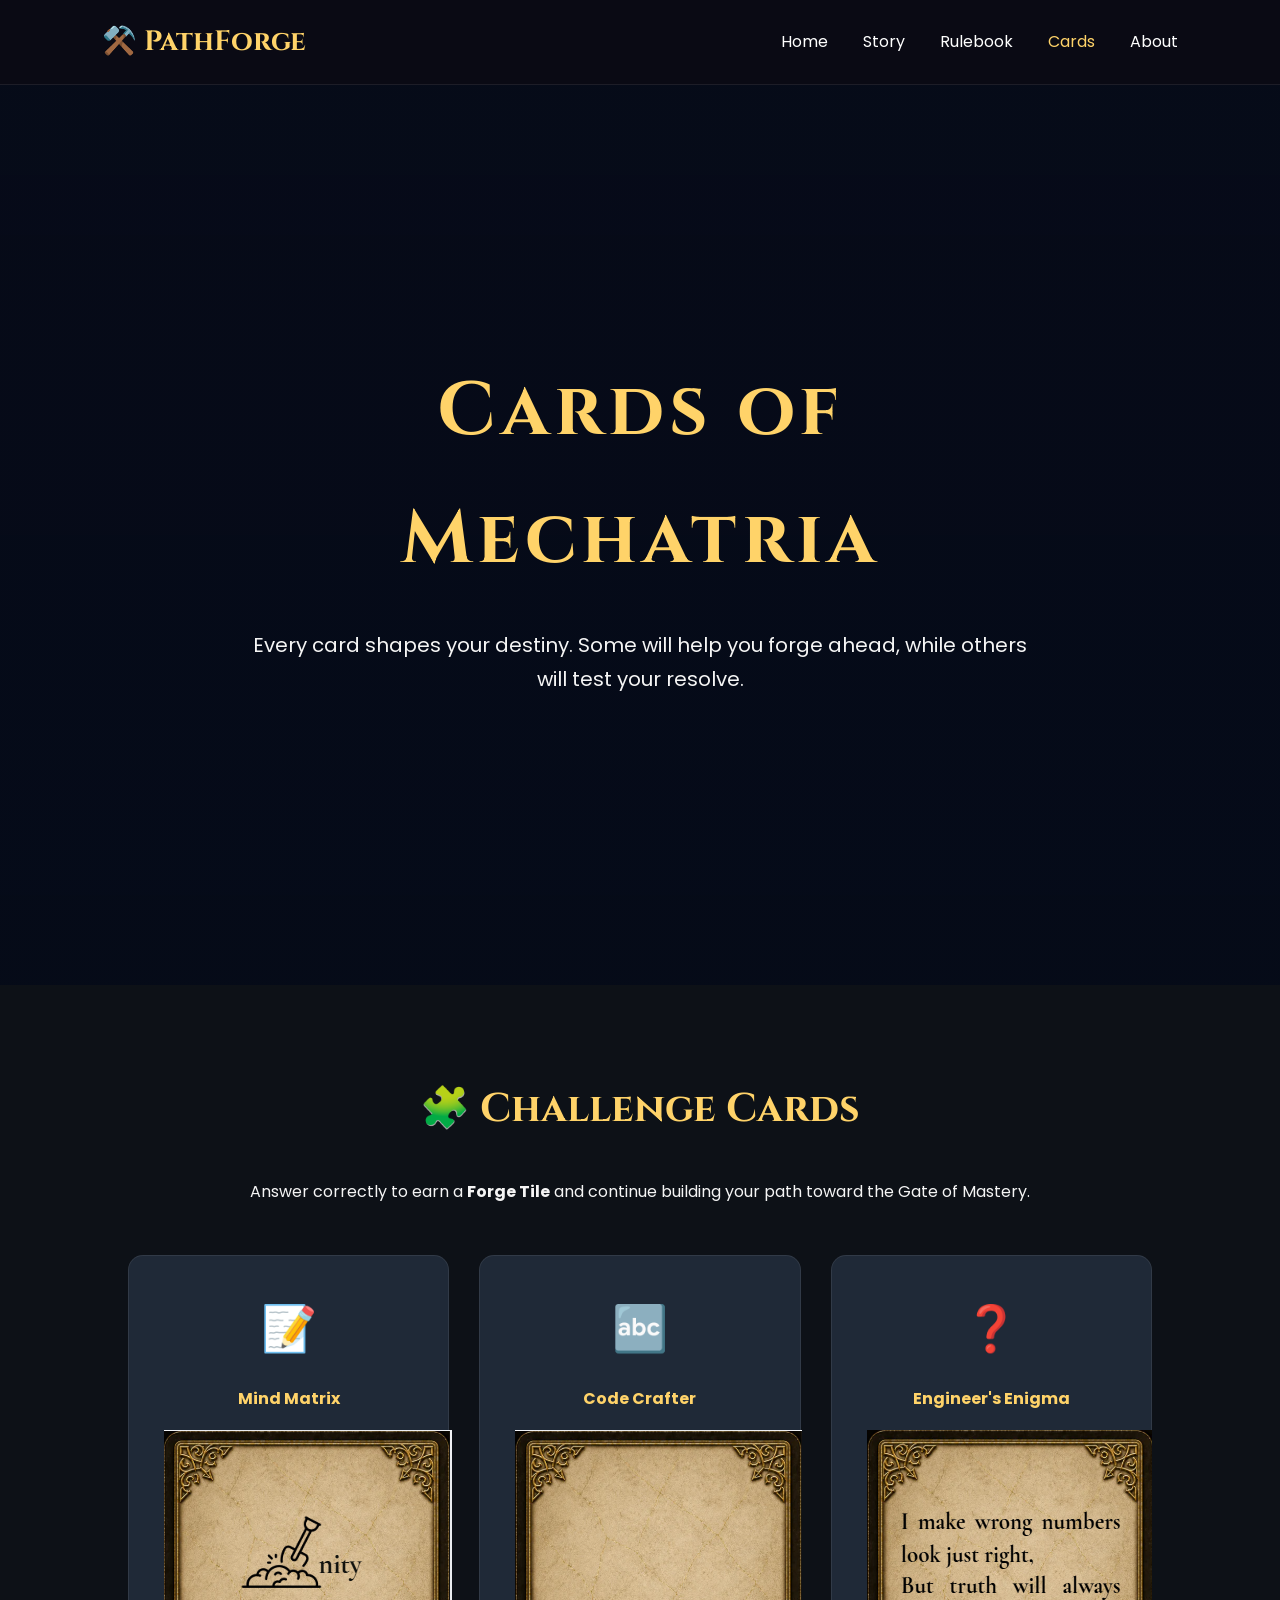
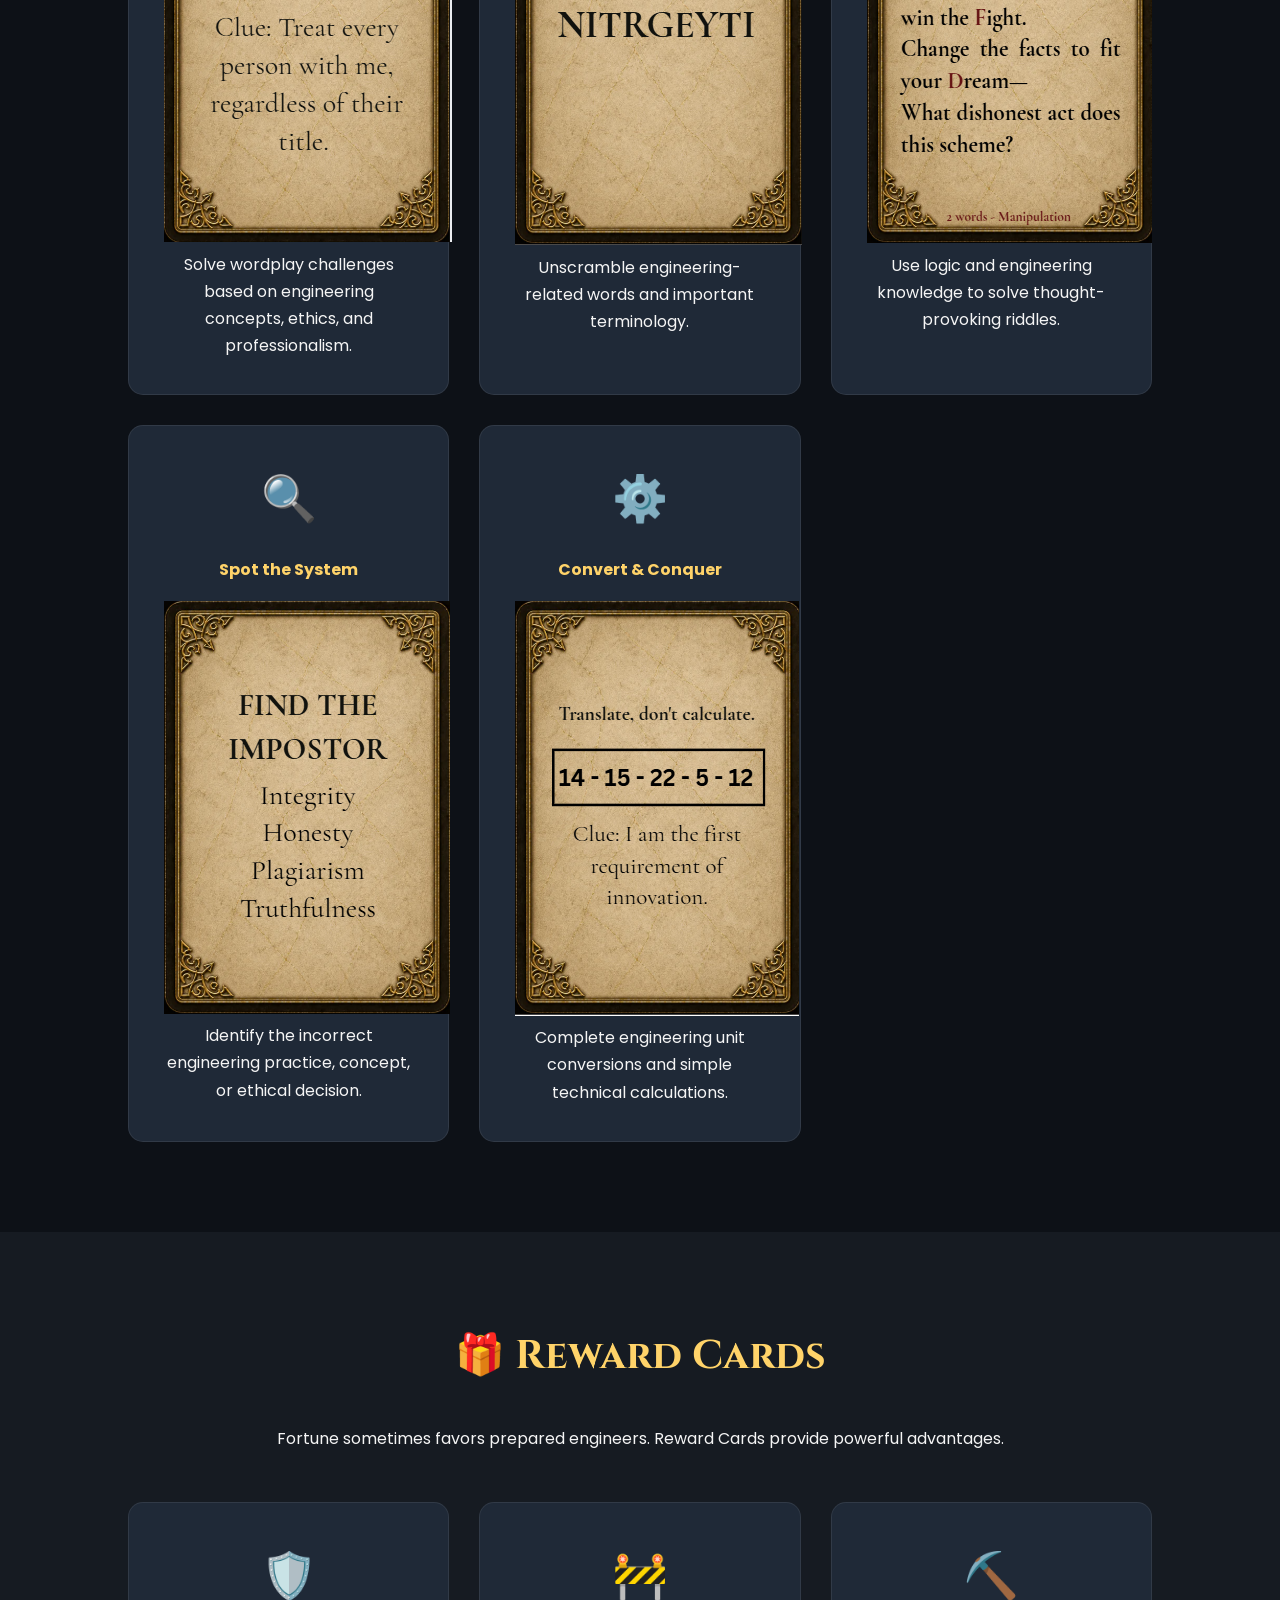
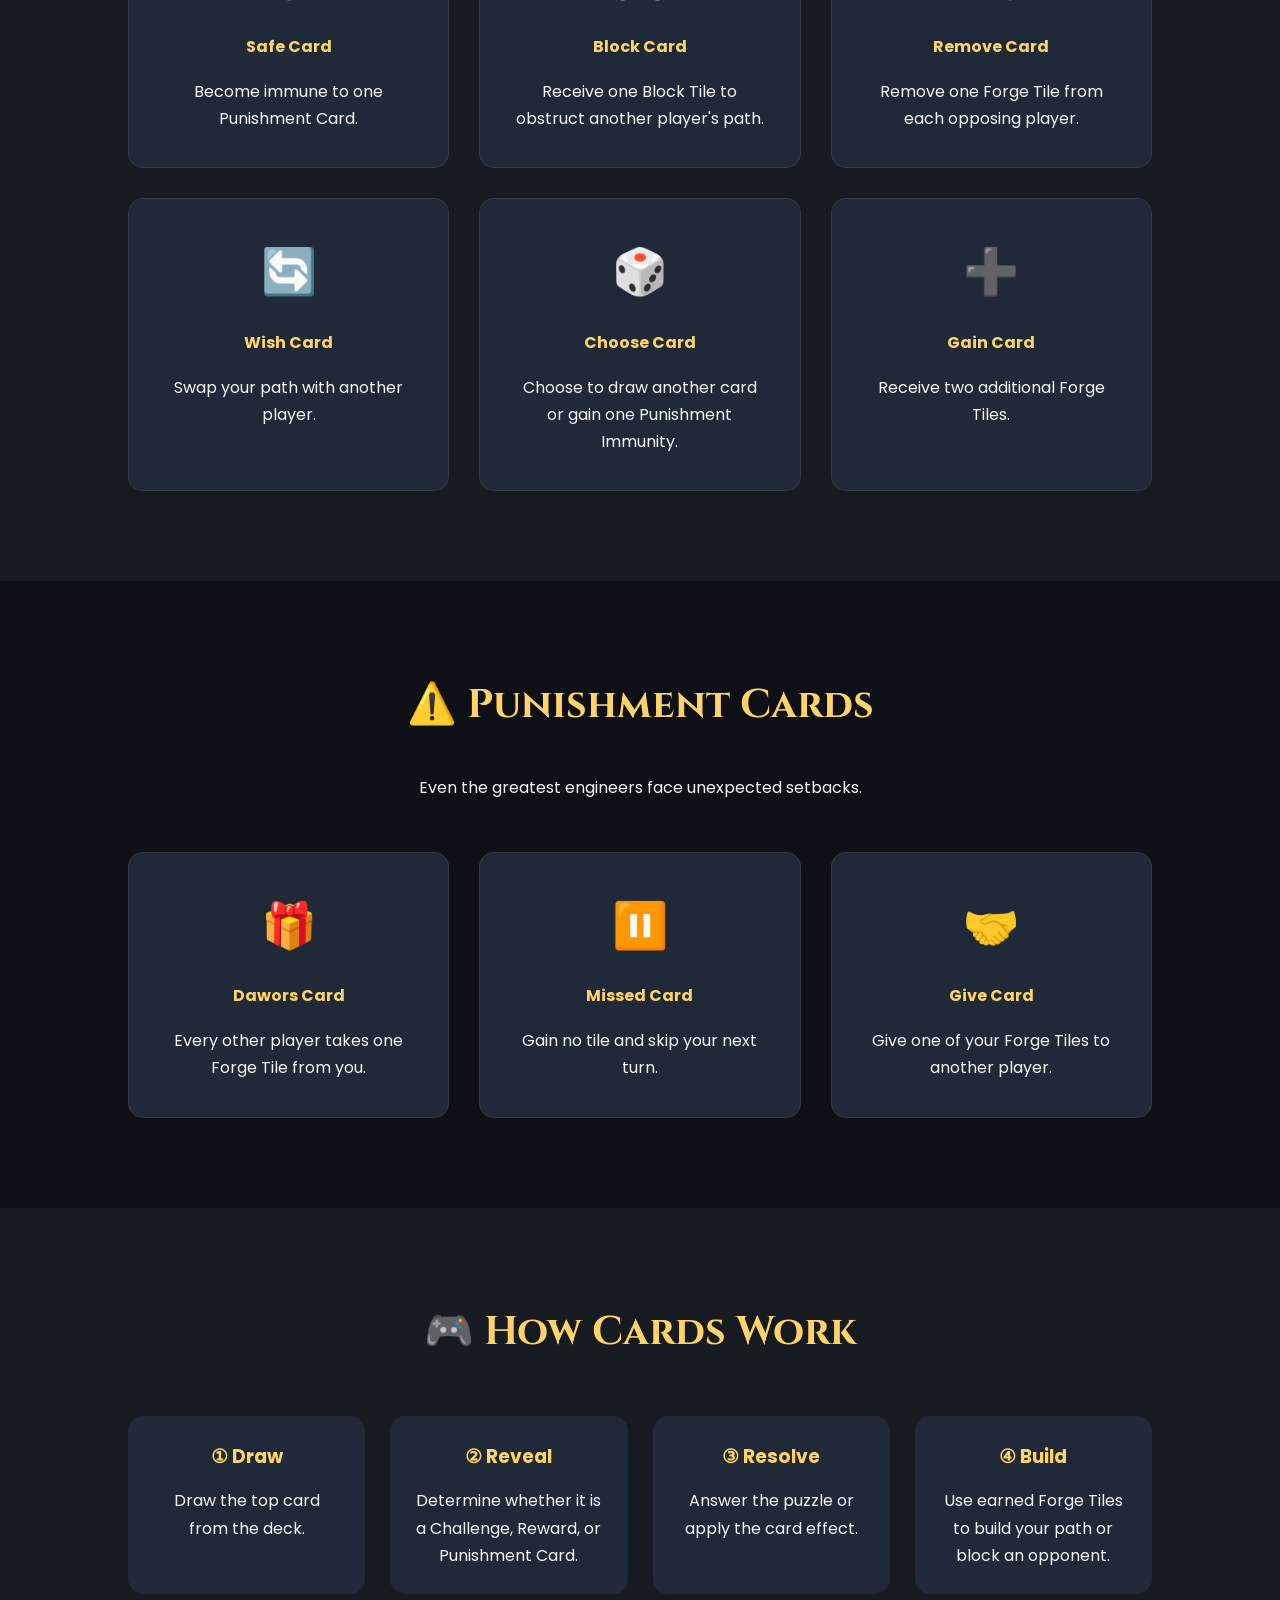
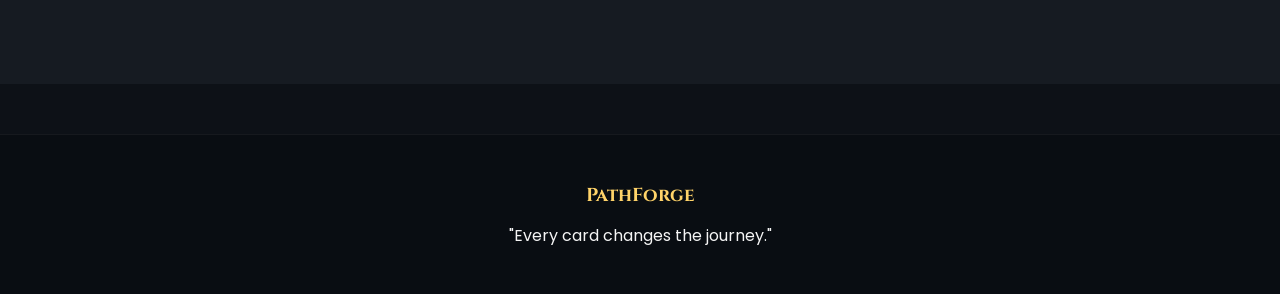
==== commit 950245d8: "Update cards.html" ====
--- a/cards.html
+++ b/cards.html
@@ -70,7 +70,7 @@
 <h3>📝</h3>
 <h4>Mind Matrix</h4>
 
-<div class="image-placeholder">
+<div class="card-image">
 <img src="images/wordplay.png" alt="Wordplay">
 </div>
 
@@ -84,7 +84,7 @@
 <h3>🔤</h3>
 <h4>Code Crafter</h4>
 
-<div class="image-placeholder">
+<div class="card-image">
 <img src="images/jumbled.png" alt="Jumbled Letter">
 </div>
 
@@ -98,7 +98,7 @@
 <h3>❓</h3>
 <h4>Engineer's Enigma</h4>
 
-<div class="image-placeholder">
+<div class="card-image">
     
 <img src="images/riddle.png" alt="Riddle">
 </div>
@@ -113,7 +113,7 @@
 <h3>🔍</h3>
 <h4>Spot the System</h4>
 
-<div class="image-placeholder">
+<div class="card-image">
     
 <img src="images/impostor.png" alt="Spot the System">
 </div>
@@ -128,7 +128,7 @@
 <h3>⚙️</h3>
 <h4>Convert & Conquer</h4>
 
-<div class="image-placeholder">
+<div class="card-image">
 <img src="images/conversion.png" alt="Convert & Conquer">
 </div>
 
